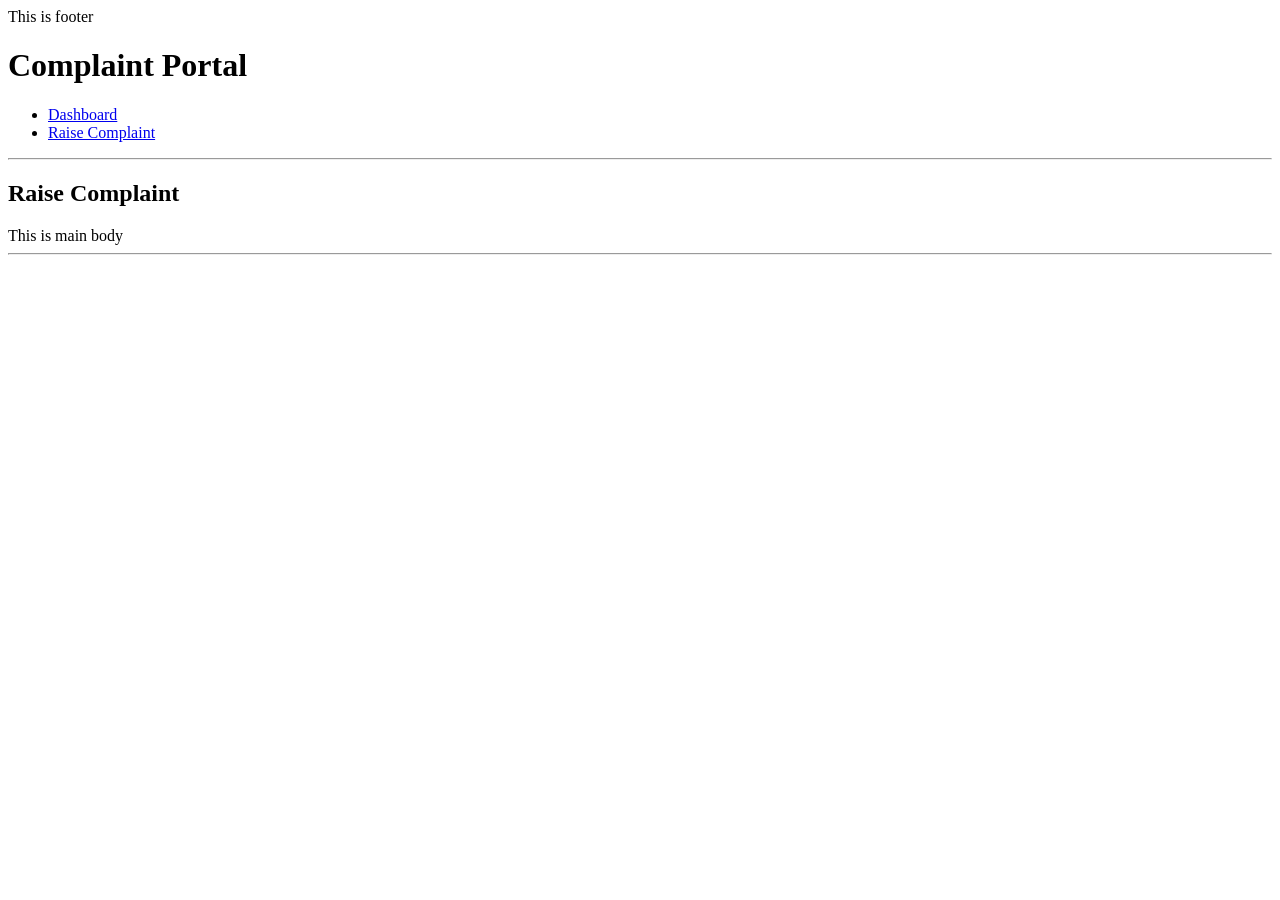
==== add.html @ 2f73cacf "add initial html files(index and add)" ====
<footer>This is footer</footer>
<!doctype html>
<html lang="en">
  <head>
    <meta charset="UTF-8" />
    <meta name="viewport" content="width=device-width, initial-scale=1.0" />
    <title>Dashboard</title>
  </head>
  <body>
    <!-- HEADER -->
    <header>
      <h1>Complaint Portal</h1>
      <nav>
        <ul>
          <li>
            <a href="./index.html">Dashboard</a>
          </li>
          <li>
            <a href="./add.html">Raise Complaint</a>
          </li>
        </ul>
      </nav>
    </header>
    <hr />

    <!-- MAIN -->
    <main>
      <h2>Raise Complaint</h2>
      This is main body
    </main>
    <hr />

    <!-- FOOTER -->
  </body>
</html>
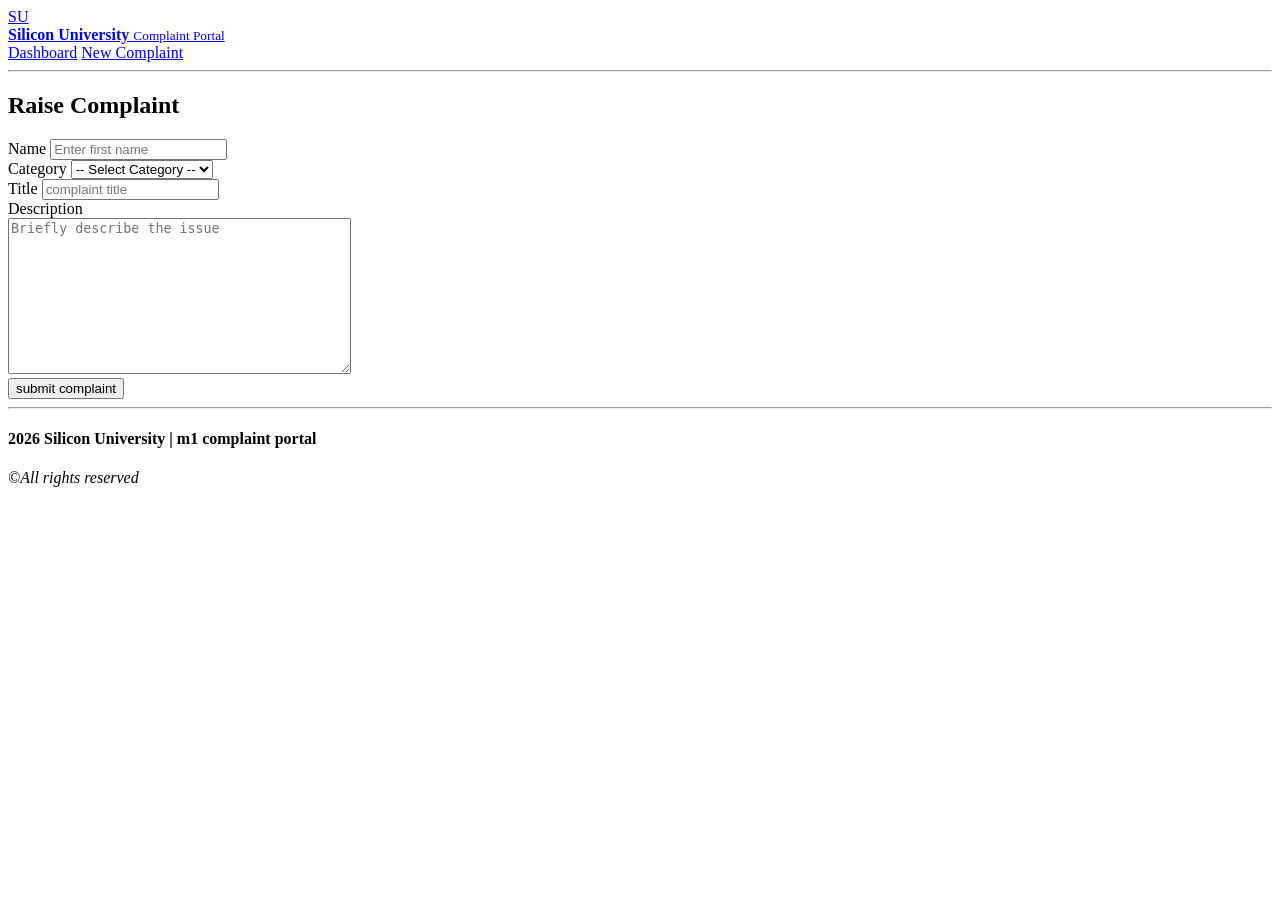
==== commit 0733f024: "code refactor: replace html tables with flexbox, add clear header , main , nav, footer" ====
--- a/add.html
+++ b/add.html
@@ -1,4 +1,3 @@
-<footer>This is footer</footer>
 <!doctype html>
 <html lang="en">
   <head>
@@ -9,16 +8,16 @@
   <body>
     <!-- HEADER -->
     <header>
-      <h1>Complaint Portal</h1>
+      <a class="logo" href="index.html">
+        <div class="logo-badge">SU</div>
+        <div class="logo-text">
+          <b>Silicon University</b>
+          <small>Complaint Portal</small>
+        </div>
+      </a>
       <nav>
-        <ul>
-          <li>
-            <a href="./index.html">Dashboard</a>
-          </li>
-          <li>
-            <a href="./add.html">Raise Complaint</a>
-          </li>
-        </ul>
+        <a href="index.html">Dashboard</a>
+        <a href="add.html">New Complaint</a>
       </nav>
     </header>
     <hr />
@@ -26,10 +25,45 @@
     <!-- MAIN -->
     <main>
       <h2>Raise Complaint</h2>
-      This is main body
+      <form>
+        <div>
+          <label for="firstname">Name</label>
+          <input id="firstname" type="text" placeholder="Enter first name" />
+        </div>
+        <div>
+          <label for="category">Category</label>
+          <select name="category" id="category">
+            <option value="">-- Select Category --</option>
+            <option value="hostel">Hostel</option>
+            <option value="academic">Academic</option>
+            <option value="canteen">Canteen</option>
+            <option value="gym">Gym</option>
+            <option value="infrastructure">Infrastructure</option>
+          </select>
+        </div>
+        <div>
+          <label for="Title">Title</label>
+          <input id="Title" type="text" placeholder="complaint title" />
+        </div>
+
+        <div>
+          <label for="Description">Description</label><br />
+          <textarea
+            id="Description"
+            rows="10"
+            cols="40"
+            placeholder="Briefly describe the issue"
+          ></textarea>
+        </div>
+        <button type="submit">submit complaint</button>
+      </form>
     </main>
     <hr />
 
     <!-- FOOTER -->
+    <footer>
+      <h4>2026 Silicon University | m1 complaint portal</h4>
+      <p><em>&copy;All rights reserved</em></p>
+    </footer>
   </body>
 </html>
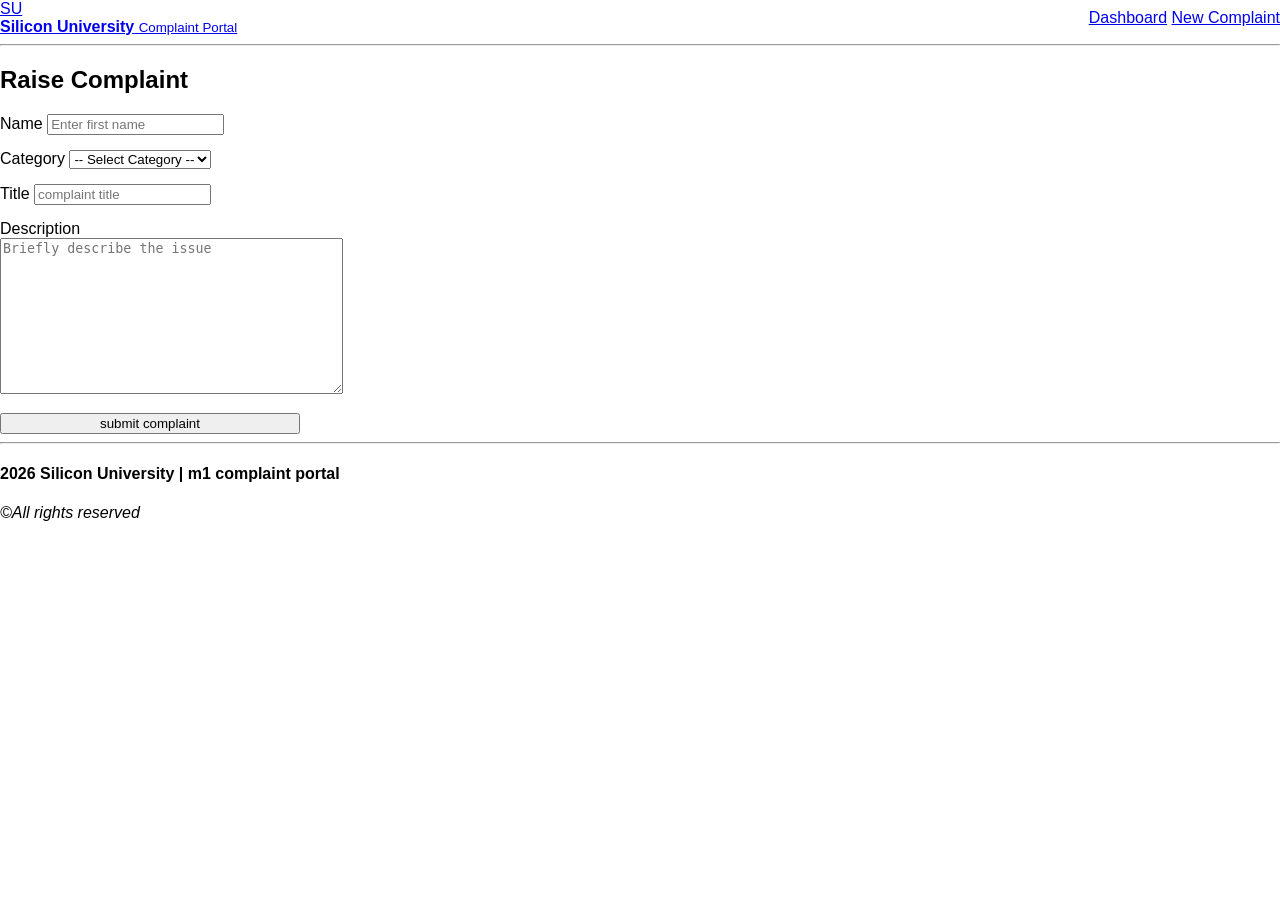
==== commit e8eb950d: "code refactor : add basic css-formatting , minor updates in html pages" ====
--- a/add.html
+++ b/add.html
@@ -4,6 +4,7 @@
     <meta charset="UTF-8" />
     <meta name="viewport" content="width=device-width, initial-scale=1.0" />
     <title>Dashboard</title>
+    <link rel="stylesheet" href="./style.css" />
   </head>
   <body>
     <!-- HEADER -->
@@ -25,11 +26,19 @@
     <!-- MAIN -->
     <main>
       <h2>Raise Complaint</h2>
-      <form>
-        <div>
+      <!-- //# - submit to the samepage for timebeing , later to be used in backend -->
+      <form action="#" method="post">
+        <!-- name -->
+        <div class="form-group">
           <label for="firstname">Name</label>
-          <input id="firstname" type="text" placeholder="Enter first name" />
+          <input
+            name="name"
+            id="firstname"
+            type="text"
+            placeholder="Enter first name"
+          />
         </div>
+        <!-- category -->
         <div>
           <label for="category">Category</label>
           <select name="category" id="category">
@@ -41,14 +50,21 @@
             <option value="infrastructure">Infrastructure</option>
           </select>
         </div>
+        <!-- title -->
         <div>
           <label for="Title">Title</label>
-          <input id="Title" type="text" placeholder="complaint title" />
+          <input
+            name="title"
+            id="Title"
+            type="text"
+            placeholder="complaint title"
+          />
         </div>
-
+        <!-- description -->
         <div>
           <label for="Description">Description</label><br />
           <textarea
+            name="description"
             id="Description"
             rows="10"
             cols="40"
--- a/style.css
+++ b/style.css
@@ -0,0 +1,33 @@
+body {
+  font-family: Arial;
+  margin: 0;
+  padding: 0;
+}
+
+header {
+  display: flex;
+  justify-content: space-between;
+  align-items: center;
+}
+
+/* form */
+form {
+  display: flex;
+  flex-direction: column;
+  gap: 15px;
+  width: 300px;
+}
+
+/* complaint list */
+.complaint-list {
+  display: flex;
+  flex-direction: column;
+  gap: 15px;
+}
+
+/* card */
+.complaint-card {
+  border: 1px solid #ccc;
+  padding: 15px;
+  border-radius: 8px;
+}
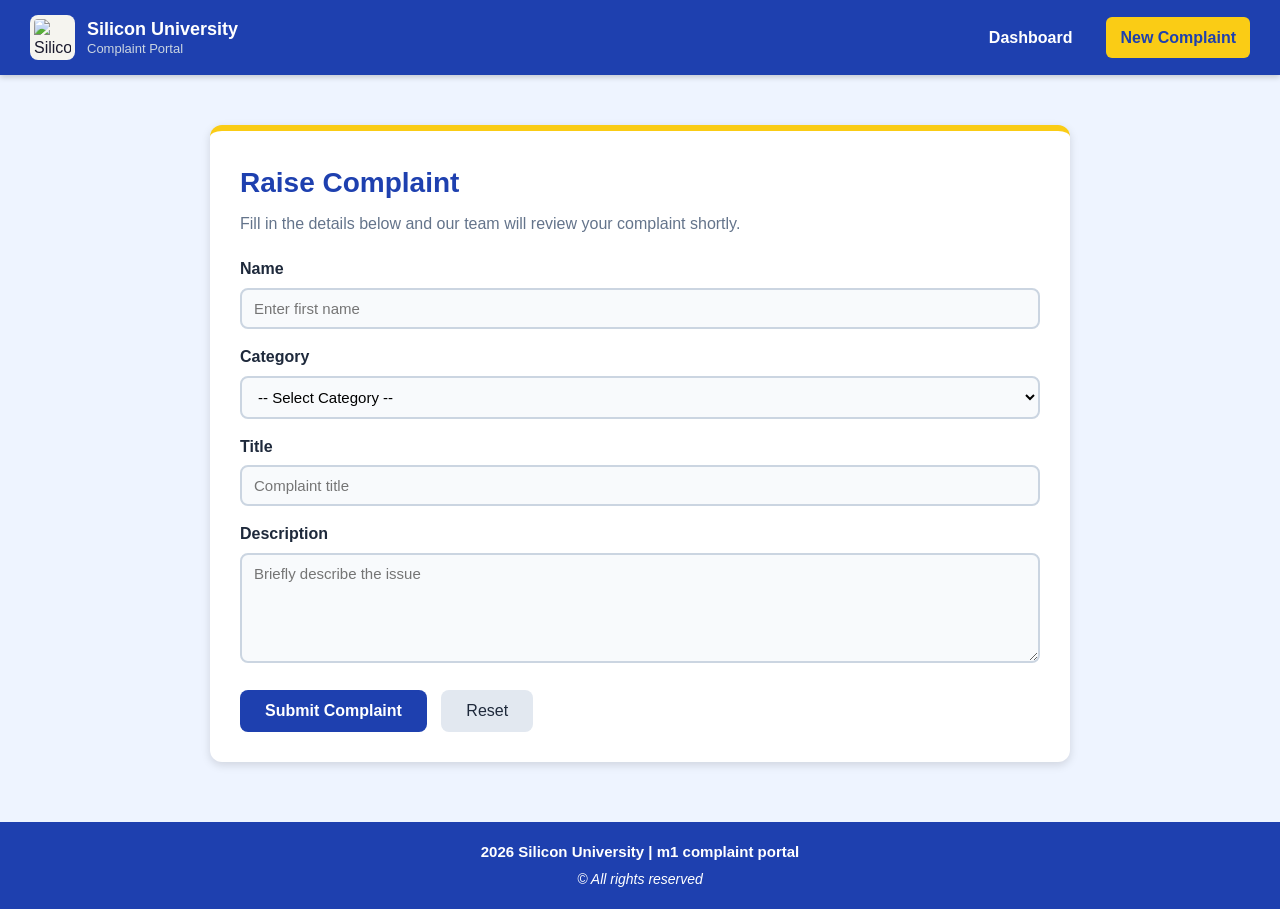
==== commit 42dd4ba4: "Merge UI updates with backend-compatible JS fixes Merge UI with JS fixes for backend compatibility" ====
--- a/add.html
+++ b/add.html
@@ -3,83 +3,136 @@
   <head>
     <meta charset="UTF-8" />
     <meta name="viewport" content="width=device-width, initial-scale=1.0" />
-    <title>Dashboard</title>
-    <link rel="stylesheet" href="./style.css" />
+    <title>New Complaint | Silicon University Complaint Portal</title>
+    <link rel="stylesheet" href="./css/style.css" />
   </head>
   <body>
     <!-- HEADER -->
-    <header>
-      <a class="logo" href="index.html">
-        <div class="logo-badge">SU</div>
-        <div class="logo-text">
-          <b>Silicon University</b>
-          <small>Complaint Portal</small>
+    <header class="site-header">
+      <a class="brand" href="index.html">
+        <img src="sit.png" alt="Silicon University logo" class="brand-logo" />
+        <div class="brand-text">
+          <span class="brand-title">Silicon University</span>
+          <span class="brand-sub">Complaint Portal</span>
         </div>
       </a>
-      <nav>
+      <nav class="site-nav">
         <a href="index.html">Dashboard</a>
-        <a href="add.html">New Complaint</a>
+        <a href="add.html" class="active">New Complaint</a>
       </nav>
     </header>
-    <hr />
 
     <!-- MAIN -->
-    <main>
-      <h2>Raise Complaint</h2>
-      <!-- //# - submit to the samepage for timebeing , later to be used in backend -->
-      <form action="#" method="post">
-        <!-- name -->
-        <div class="form-group">
-          <label for="firstname">Name</label>
+    <main class="site-main">
+      <div class="form-box">
+        <h2>Raise Complaint</h2>
+        <p class="info">
+          Fill in the details below and our team will review your complaint
+          shortly.
+        </p>
+
+        <form id="complaintForm" novalidate>
+          <label for="name">Name</label>
           <input
+            type="text"
+            id="name"
             name="name"
-            id="firstname"
+            placeholder="Enter first name"
+            maxlength="100"
+            required
+          />
+
+          <label for="category">Category</label>
+          <select id="category" name="category" required>
+            <option value="">-- Select Category --</option>
+            <option value="Classroom">Classroom</option>
+            <option value="Hostel">Hostel</option>
+            <option value="Library">Library</option>
+            <option value="Cafeteria">Cafeteria</option>
+            <option value="IT / Network">IT / Network</option>
+            <option value="Other">Other</option>
+          </select>
+
+          <label for="title">Title</label>
+          <input
             type="text"
-            placeholder="Enter first name"
+            id="title"
+            name="title"
+            placeholder="Complaint title"
+            maxlength="120"
+            required
           />
-        </div>
-        <!-- category -->
-        <div>
-          <label for="category">Category</label>
-          <select name="category" id="category">
-            <option value="">-- Select Category --</option>
-            <option value="hostel">Hostel</option>
-            <option value="academic">Academic</option>
-            <option value="canteen">Canteen</option>
-            <option value="gym">Gym</option>
-            <option value="infrastructure">Infrastructure</option>
-          </select>
-        </div>
-        <!-- title -->
-        <div>
-          <label for="Title">Title</label>
-          <input
-            name="title"
-            id="Title"
-            type="text"
-            placeholder="complaint title"
-          />
-        </div>
-        <!-- description -->
-        <div>
-          <label for="Description">Description</label><br />
+
+          <label for="description">Description</label>
           <textarea
+            id="description"
             name="description"
-            id="Description"
-            rows="10"
-            cols="40"
             placeholder="Briefly describe the issue"
+            maxlength="1000"
+            required
           ></textarea>
-        </div>
-        <button type="submit">submit complaint</button>
-      </form>
+
+          <div class="form-actions">
+            <button type="submit" class="btn">Submit Complaint</button>
+            <button type="reset" class="btn-secondary">Reset</button>
+          </div>
+        </form>
+      </div>
     </main>
-    <hr />
 
     <!-- FOOTER -->
-    <footer>
+    <footer class="site-footer">
       <h4>2026 Silicon University | m1 complaint portal</h4>
-      <p><em>&copy;All rights reserved</em></p>
+      <p><em>&copy; All rights reserved</em></p>
     </footer>
+
+    <!-- JS -->
+    <script>
+      const form = document.querySelector("form");
+
+      form.addEventListener("submit", async (e) => {
+        e.preventDefault(); // stop page reload
+
+        try {
+          // get input values
+          const name = document.querySelector("#name").value;
+          const category = document.querySelector("#category").value;
+          const title = document.querySelector("#title").value;
+          const description = document.querySelector("#description").value;
+
+          // send POST request
+          const response = await fetch(
+            "http://localhost:8080/complaintportalm1/addComplaint",
+            {
+              method: "POST",
+              headers: {
+                "Content-Type": "application/x-www-form-urlencoded",
+              },
+              body: new URLSearchParams({
+                name: name,
+                category: category,
+                title: title,
+                description: description,
+              }),
+            },
+          );
+
+          const data = await response.json();
+          console.log("Added:", data);
+
+          // success message using DOM
+          const msg = document.createElement("p");
+          msg.textContent = "Complaint submitted successfully!";
+          msg.style.color = "green";
+
+          form.appendChild(msg);
+
+          // clear form
+          form.reset();
+        } catch (error) {
+          console.error("Error submitting complaint:", error);
+        }
+      });
+    </script>
   </body>
 </html>
--- a/css/style.css
+++ b/css/style.css
@@ -0,0 +1,266 @@
+* {
+  margin: 0;
+  padding: 0;
+  box-sizing: border-box;
+}
+
+body {
+  font-family: Arial, Helvetica, sans-serif;
+  background-color: #eef4ff;
+  color: #1a1a2e;
+  line-height: 1.6;
+}
+
+/* ---------- Header / Navbar ---------- */
+.site-header {
+  background-color: #1e40af;
+  padding: 15px 30px;
+  display: flex;
+  justify-content: space-between;
+  align-items: center;
+  box-shadow: 0 2px 6px #00000033;
+  flex-wrap: wrap;
+  gap: 16px;
+}
+
+.brand {
+  display: flex;
+  align-items: center;
+  gap: 12px;
+  text-decoration: none;
+  color: inherit;
+}
+
+.brand-logo {
+  width: 45px;
+  height: 45px;
+  border-radius: 8px;
+  object-fit: contain;
+  background-color: #f5f4ef;
+  padding: 4px;
+  flex-shrink: 0;
+}
+
+.brand-text {
+  display: flex;
+  flex-direction: column;
+  line-height: 1.2;
+}
+
+.brand-title {
+  color: #ffffff;
+  font-size: 18px;
+  font-weight: bold;
+  white-space: nowrap;
+}
+
+.brand-sub {
+  color: #cbd5e1;
+  font-size: 13px;
+  white-space: nowrap;
+}
+
+.site-nav {
+  display: flex;
+  align-items: center;
+}
+
+.site-nav a {
+  color: #ffffff;
+  text-decoration: none;
+  margin-left: 20px;
+  font-weight: bold;
+  padding: 8px 14px;
+  border-radius: 6px;
+  transition: background-color 0.2s, color 0.2s;
+}
+
+.site-nav a:hover,
+.site-nav a.active {
+  background-color: #facc15;
+  color: #1e40af;
+}
+
+/* ---------- Main ---------- */
+.site-main {
+  max-width: 900px;
+  margin: 30px auto;
+  padding: 20px;
+}
+
+.site-main h2 {
+  color: #1e40af;
+  font-size: 28px;
+  margin-bottom: 8px;
+}
+
+.site-main > p.lead {
+  color: #475569;
+  margin-bottom: 25px;
+}
+
+/* ---------- Complaint cards ---------- */
+.complaint-list {
+  display: flex;
+  flex-direction: column;
+  gap: 18px;
+}
+
+.complaint-card {
+  background-color: #ffffff;
+  border-left: 6px solid #1e40af;
+  border-radius: 10px;
+  padding: 20px 25px;
+  box-shadow: 0 2px 5px #00000014;
+  transition: box-shadow 0.2s;
+}
+
+.complaint-card:hover {
+  box-shadow: 0 4px 12px #00000026;
+}
+
+.complaint-card h3 {
+  color: #1e40af;
+  font-size: 20px;
+  margin-bottom: 12px;
+}
+
+.complaint-card p {
+  margin-bottom: 6px;
+  color: #334155;
+}
+
+.complaint-card p b {
+  color: #0f172a;
+}
+
+/* ---------- Status badges ---------- */
+.status {
+  display: inline-block;
+  padding: 4px 12px;
+  border-radius: 20px;
+  font-size: 13px;
+  font-weight: bold;
+  color: #ffffff;
+  margin-top: 6px;
+}
+
+.status-pending {
+  background-color: #f59e0b;
+}
+
+.status-progress {
+  background-color: #3b82f6;
+}
+
+.status-resolved {
+  background-color: #16a34a;
+}
+
+/* ---------- Form (for add.html) ---------- */
+.form-box {
+  background-color: #ffffff;
+  padding: 30px;
+  border-radius: 12px;
+  box-shadow: 0 3px 10px #00000022;
+  border-top: 6px solid #facc15;
+}
+
+.form-box h2 {
+  color: #1e40af;
+  margin-bottom: 5px;
+}
+
+.form-box .info {
+  color: #64748b;
+  margin-bottom: 20px;
+}
+
+label {
+  display: block;
+  margin-top: 15px;
+  margin-bottom: 6px;
+  font-weight: bold;
+  color: #1e293b;
+}
+
+input[type="text"],
+input[type="email"],
+select,
+textarea {
+  width: 100%;
+  padding: 10px 12px;
+  border: 2px solid #cbd5e1;
+  border-radius: 8px;
+  font-size: 15px;
+  font-family: Arial, sans-serif;
+  background-color: #f8fafc;
+}
+
+input:focus,
+select:focus,
+textarea:focus {
+  border-color: #1e40af;
+  outline: none;
+  background-color: #ffffff;
+}
+
+textarea {
+  height: 110px;
+  resize: vertical;
+}
+
+/* ---------- Buttons ---------- */
+.btn {
+  background-color: #1e40af;
+  color: #ffffff;
+  padding: 12px 25px;
+  font-size: 16px;
+  font-weight: bold;
+  border: none;
+  border-radius: 8px;
+  cursor: pointer;
+  margin-top: 20px;
+}
+
+.btn:hover {
+  background-color: #facc15;
+  color: #1e40af;
+}
+
+.btn-secondary {
+  background-color: #e2e8f0;
+  color: #1e293b;
+  padding: 12px 25px;
+  font-size: 16px;
+  border: none;
+  border-radius: 8px;
+  cursor: pointer;
+  margin-top: 20px;
+  margin-left: 10px;
+}
+
+.btn-secondary:hover {
+  background-color: #cbd5e1;
+}
+
+/* ---------- Footer ---------- */
+.site-footer {
+  background-color: #1e40af;
+  color: #ffffff;
+  text-align: center;
+  padding: 18px;
+  margin-top: 40px;
+  font-size: 14px;
+}
+
+.site-footer h4 {
+  font-size: 15px;
+  margin-bottom: 4px;
+}
+
+.site-footer a {
+  color: #facc15;
+  text-decoration: none;
+}
+
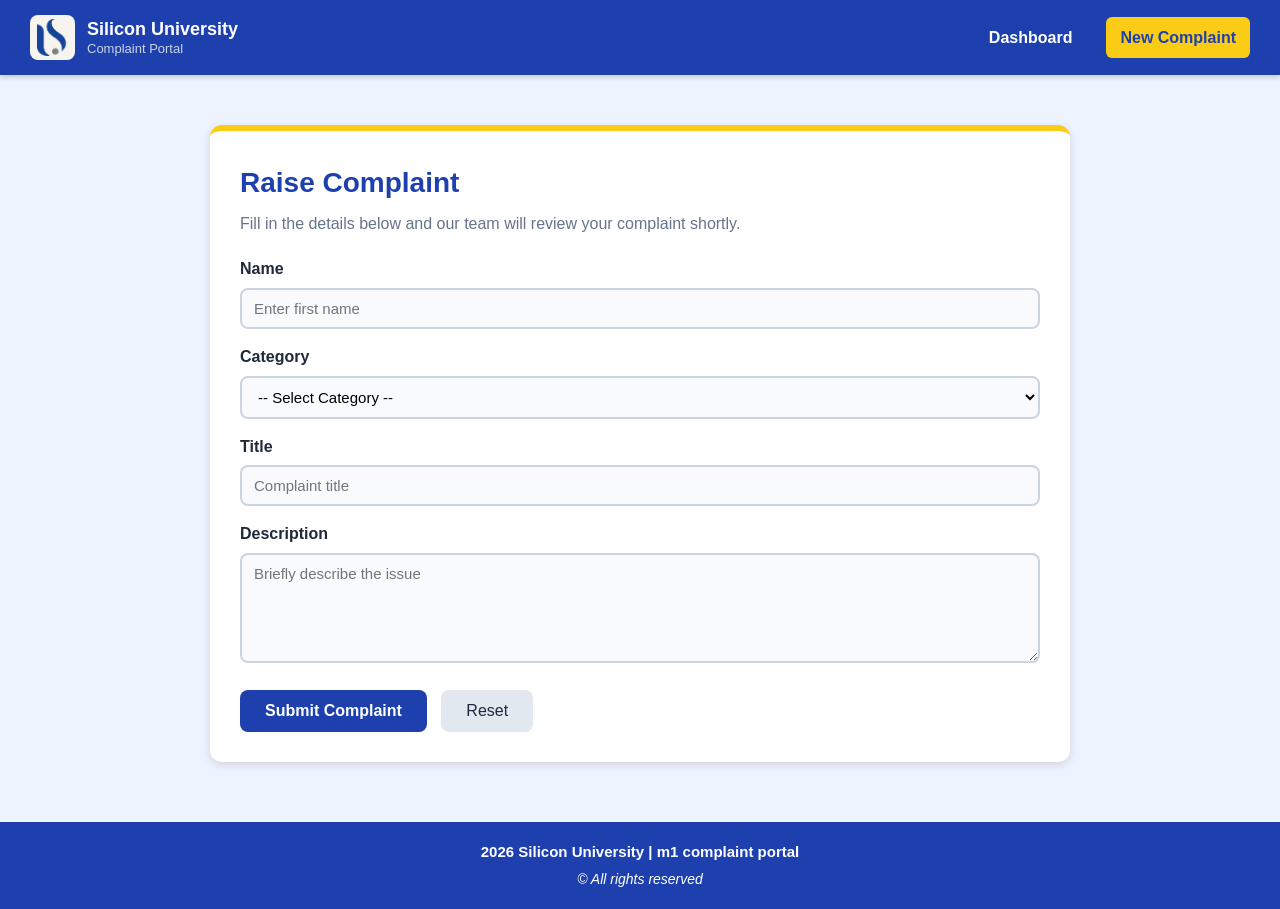
==== commit bf6a7ed9: "Merge JDBC backend with main; complete M1 complaint portal - Integrates database (JDBC) with complai" ====
--- a/add.html
+++ b/add.html
@@ -10,7 +10,11 @@
     <!-- HEADER -->
     <header class="site-header">
       <a class="brand" href="index.html">
-        <img src="sit.png" alt="Silicon University logo" class="brand-logo" />
+        <img
+          src="./images/sit.png"
+          alt="Silicon University logo"
+          class="brand-logo"
+        />
         <div class="brand-text">
           <span class="brand-title">Silicon University</span>
           <span class="brand-sub">Complaint Portal</span>
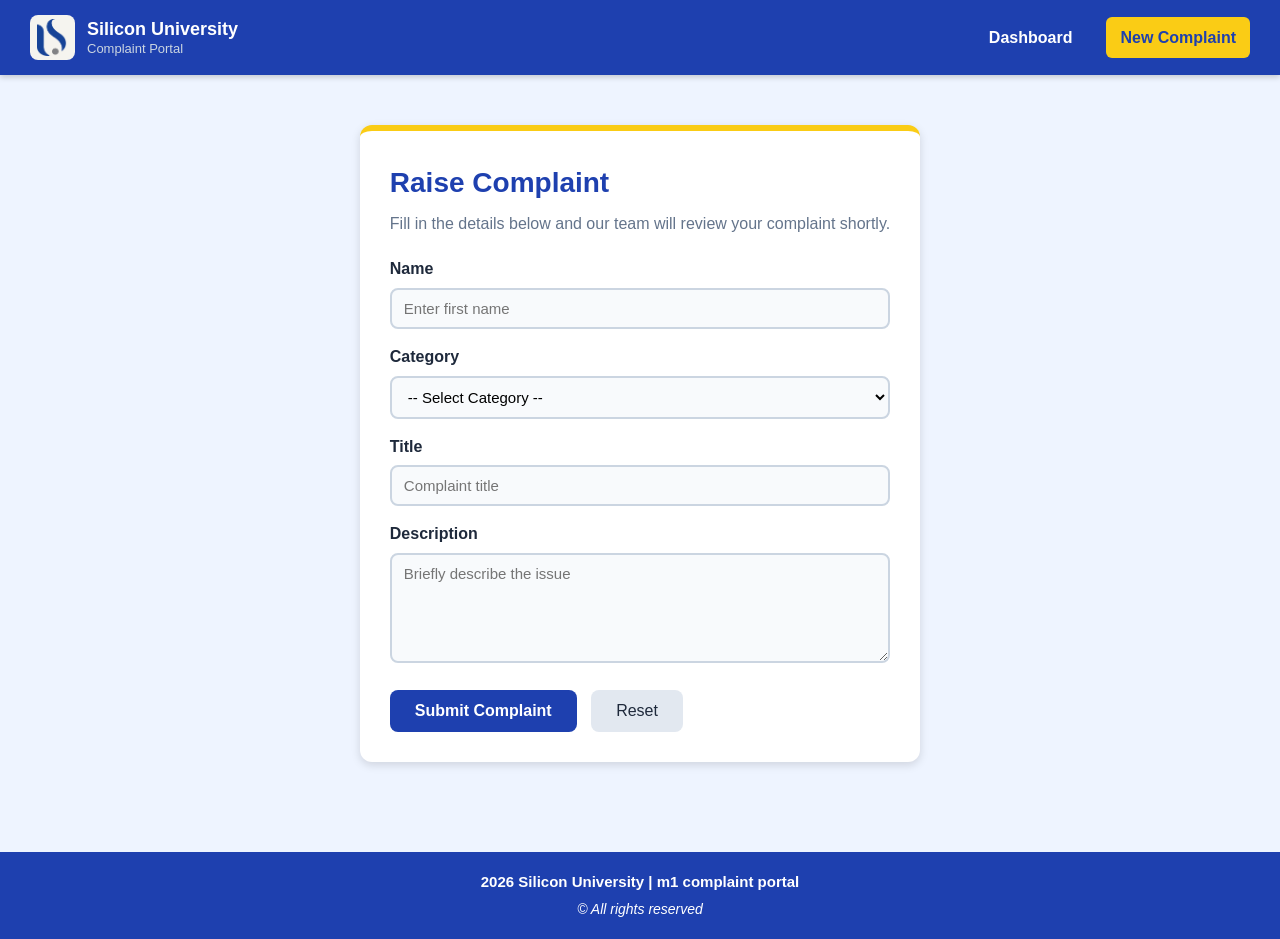
==== commit c53002a8: "update add.html" ====
--- a/add.html
+++ b/add.html
@@ -121,18 +121,24 @@
             },
           );
 
-          const data = await response.json();
+          const data = await response.text();
           console.log("Added:", data);
 
-          // success message using DOM
+          if (data.trim() === "success") {
+
           const msg = document.createElement("p");
           msg.textContent = "Complaint submitted successfully!";
           msg.style.color = "green";
 
           form.appendChild(msg);
 
-          // clear form
           form.reset();
+
+          setTimeout(() => {
+            window.location.href = "index.html";
+          }, 1000);
+
+        }
         } catch (error) {
           console.error("Error submitting complaint:", error);
         }
--- a/css/style.css
+++ b/css/style.css
@@ -9,6 +9,9 @@
   background-color: #eef4ff;
   color: #1a1a2e;
   line-height: 1.6;
+  display: flex;
+  flex-direction: column;
+  min-height: 100vh;
 }
 
 /* ---------- Header / Navbar ---------- */
@@ -72,7 +75,9 @@
   font-weight: bold;
   padding: 8px 14px;
   border-radius: 6px;
-  transition: background-color 0.2s, color 0.2s;
+  transition:
+    background-color 0.2s,
+    color 0.2s;
 }
 
 .site-nav a:hover,
@@ -86,6 +91,7 @@
   max-width: 900px;
   margin: 30px auto;
   padding: 20px;
+  flex: 1;
 }
 
 .site-main h2 {
@@ -107,10 +113,12 @@
 }
 
 .complaint-card {
+  position: relative;
   background-color: #ffffff;
   border-left: 6px solid #1e40af;
   border-radius: 10px;
-  padding: 20px 25px;
+  padding: 20px 85px 24px 25px;
+  min-height: 170px;
   box-shadow: 0 2px 5px #00000014;
   transition: box-shadow 0.2s;
 }
@@ -132,6 +140,33 @@
 
 .complaint-card p b {
   color: #0f172a;
+}
+
+/* ---------- Delete button ---------- */
+
+.delete-btn {
+  position: absolute;
+  bottom: 18px;
+  right: 20px;
+  display: inline-flex;
+  align-items: center;
+  justify-content: center;
+  width: 38px;
+  height: 38px;
+  border: none;
+  border-radius: 50%;
+  background-color: #dc2626;
+  color: #ffffff;
+  cursor: pointer;
+  box-shadow: 0 2px 4px #00000026;
+  transition:
+    background-color 0.2s,
+    transform 0.1s;
+}
+
+.delete-btn:hover {
+  background-color: darkred;
+  transform: scale(1.05);
 }
 
 /* ---------- Status badges ---------- */
@@ -264,3 +299,80 @@
   text-decoration: none;
 }
 
+/* ---------- Filter bar ---------- */
+.filter-bar {
+  display: flex;
+  align-items: flex-end;
+  gap: 16px;
+  flex-wrap: wrap;
+  background-color: #ffffff;
+  border: 1px solid #e2e8f0;
+  border-radius: 10px;
+  padding: 16px 20px;
+  margin-bottom: 14px;
+  box-shadow: 0 1px 4px #00000010;
+}
+
+.filter-group {
+  display: flex;
+  flex-direction: column;
+  gap: 5px;
+}
+
+.filter-group label {
+  margin: 0;
+  font-size: 13px;
+  font-weight: bold;
+  color: #475569;
+}
+
+.filter-group select {
+  width: auto;
+  min-width: 160px;
+  padding: 8px 12px;
+  border: 2px solid #cbd5e1;
+  border-radius: 8px;
+  font-size: 14px;
+  background-color: #f8fafc;
+  cursor: pointer;
+}
+
+.filter-group select:focus {
+  border-color: #1e40af;
+  outline: none;
+  background-color: #ffffff;
+}
+
+.btn-reset {
+  padding: 8px 18px;
+  font-size: 14px;
+  font-weight: bold;
+  border: 2px solid #cbd5e1;
+  border-radius: 8px;
+  background-color: #f1f5f9;
+  color: #475569;
+  cursor: pointer;
+  transition:
+    background-color 0.2s,
+    border-color 0.2s;
+  align-self: flex-end;
+}
+
+.btn-reset:hover {
+  background-color: #e2e8f0;
+  border-color: #94a3b8;
+}
+
+/* ---------- Filter count & empty state ---------- */
+.filter-count {
+  font-size: 13px;
+  color: #64748b;
+  margin-bottom: 14px;
+}
+
+.no-results {
+  text-align: center;
+  color: #94a3b8;
+  font-size: 15px;
+  padding: 40px 0;
+}
